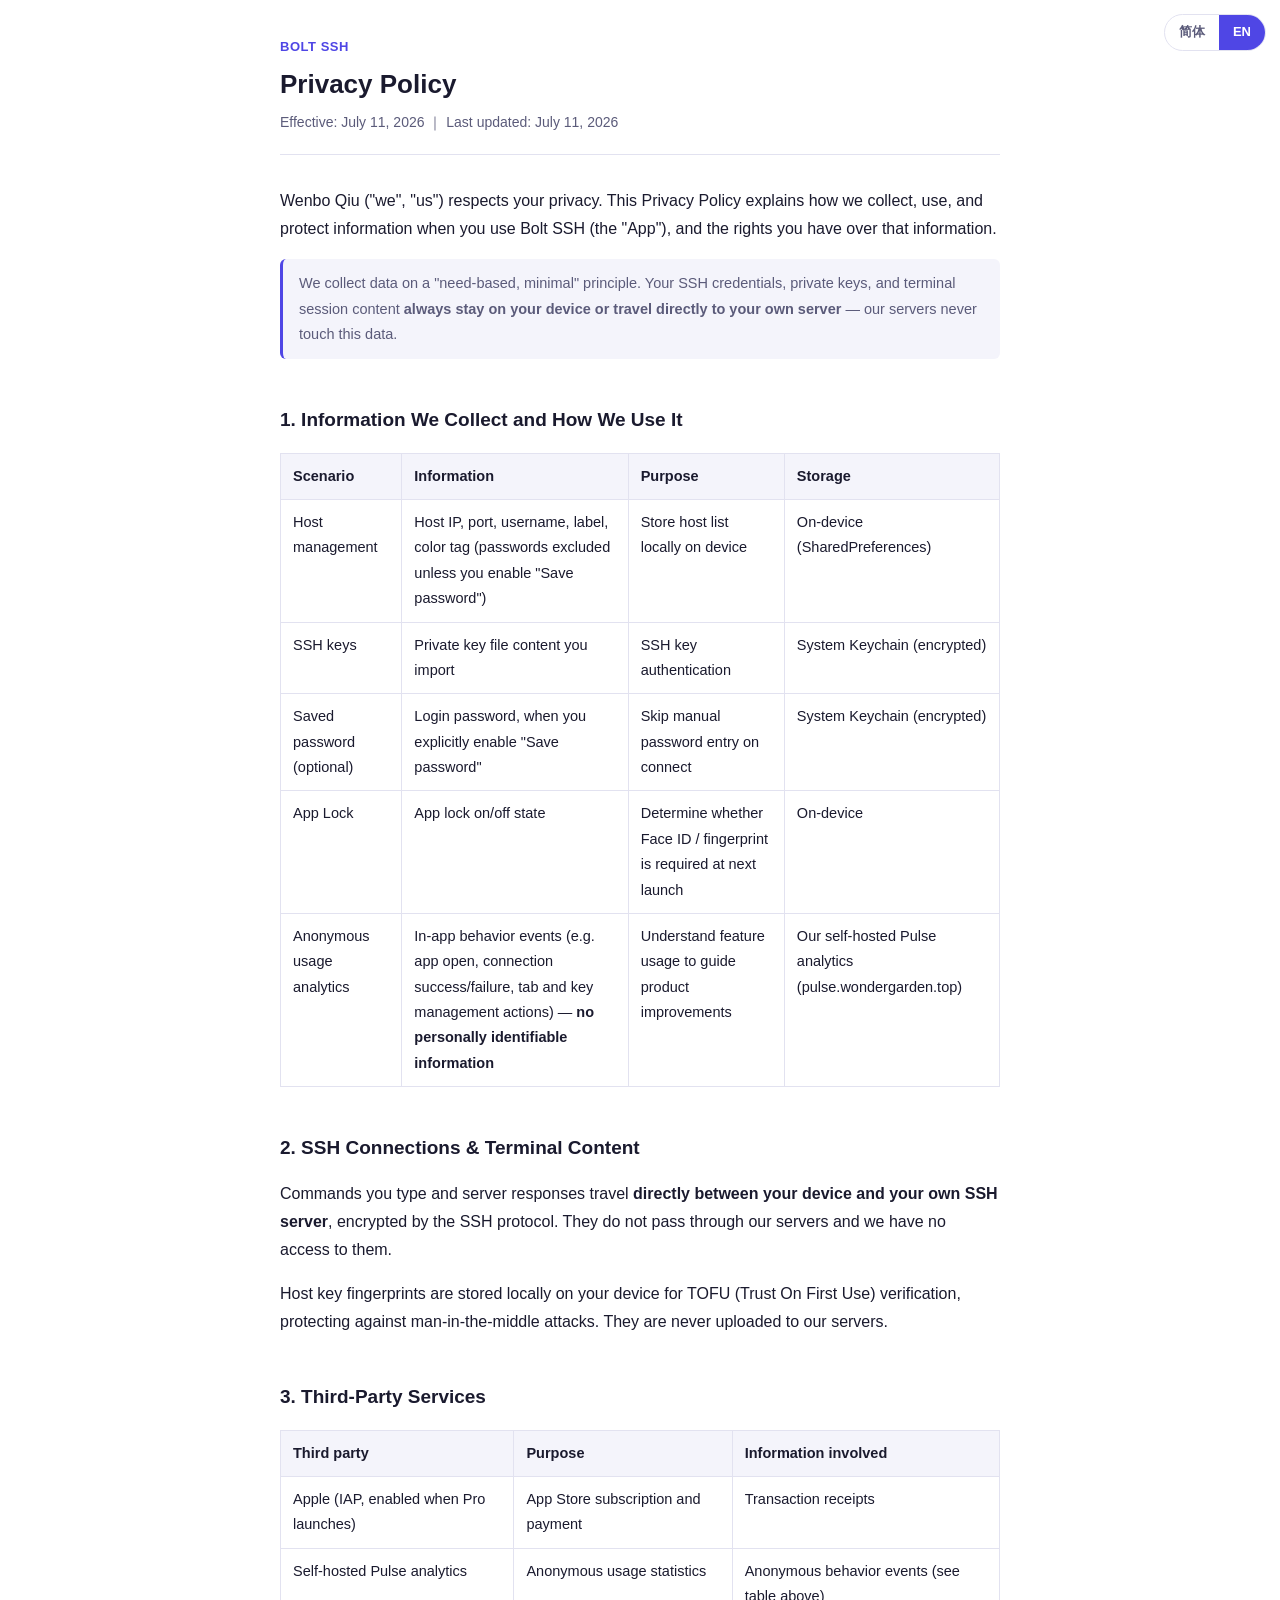
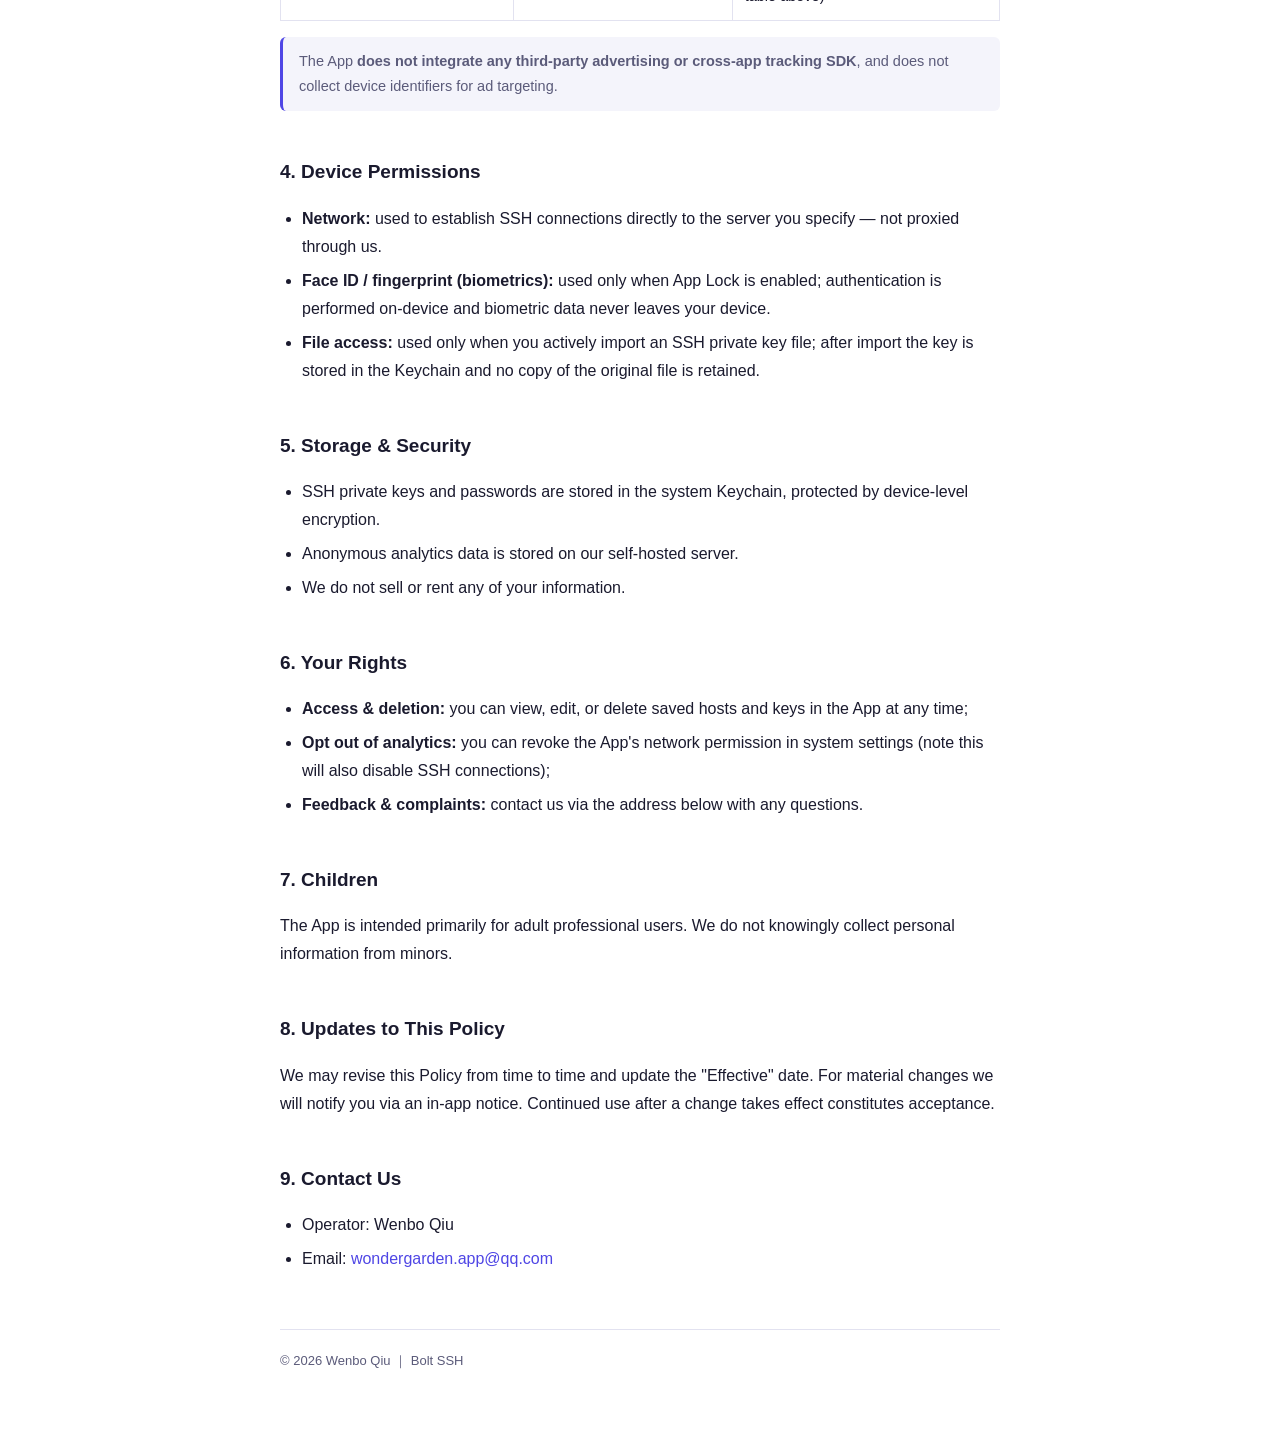
==== privacy.html @ 5052fced "feat: 新增隐私政策和服务条款页面（中文 / English） Co-Authored-By: Claude Sonnet 4.6 <noreply@anthropic.com>" ====
<!DOCTYPE html>
<html lang="zh-Hans">
<head>
  <meta charset="UTF-8" />
  <meta name="viewport" content="width=device-width, initial-scale=1.0" />
  <meta name="robots" content="index,follow" />
  <title>Bolt SSH — 隐私政策 / Privacy Policy</title>
  <link rel="stylesheet" href="shared/base.css" />
  <style>
    .lang-switch {
      position: fixed; top: 14px; right: 14px; z-index: 20;
      display: inline-flex; background: var(--bg); border: 1px solid var(--border);
      border-radius: 999px; overflow: hidden; font-size: 13px; font-weight: 600;
    }
    .lang-switch button { border: none; background: transparent; color: var(--fg-muted); padding: 6px 14px; cursor: pointer; font: inherit; }
    .lang-switch button.on { background: var(--accent); color: #fff; }
    .lang-hans, .lang-en { display: none; }
    body.l-hans .lang-hans { display: block; }
    body.l-en   .lang-en   { display: block; }
  </style>
</head>
<body class="l-hans">
  <div class="lang-switch">
    <button data-lang="hans" class="on">简体</button>
    <button data-lang="en">EN</button>
  </div>

  <!-- ───────── 简体中文 ───────── -->
  <div class="wrap lang-hans">
    <header class="doc-header">
      <span class="app">Bolt SSH</span>
      <h1>隐私政策</h1>
      <p class="meta">生效日期：2026 年 7 月 11 日 ｜ 最近更新：2026 年 7 月 11 日</p>
    </header>

    <p>
      Wenbo Qiu（以下简称"我们"）非常重视您的个人信息与隐私保护。本《隐私政策》旨在向您说明，当您使用 Bolt SSH（以下简称"本应用"）时，我们如何收集、使用与保护您的相关信息，以及您所享有的权利。
    </p>

    <div class="note">
      本应用以"按需授权、最小收集"为原则。您的 SSH 凭据、私钥及终端会话内容<strong>始终保留在您的设备上或直接传输至您自己的服务器</strong>，我们的服务器不会接触这些数据。
    </div>

    <h2>一、我们如何收集与使用您的信息</h2>
    <table>
      <thead>
        <tr><th>场景</th><th>收集的信息</th><th>用途</th><th>存储位置</th></tr>
      </thead>
      <tbody>
        <tr>
          <td>主机管理</td>
          <td>主机 IP、端口、用户名、标签名称、标记颜色（不含密码，除非您主动开启"保存密码"）</td>
          <td>在设备本地保存主机列表</td>
          <td>设备本地（SharedPreferences）</td>
        </tr>
        <tr>
          <td>SSH 密钥</td>
          <td>您导入的私钥文件内容</td>
          <td>用于 SSH 密钥认证</td>
          <td>设备系统 Keychain（加密存储）</td>
        </tr>
        <tr>
          <td>保存的密码（可选）</td>
          <td>您主动开启"保存密码"时的登录密码</td>
          <td>免去每次连接时手动输入</td>
          <td>设备系统 Keychain（加密存储）</td>
        </tr>
        <tr>
          <td>应用锁</td>
          <td>应用锁开关状态</td>
          <td>下次启动时决定是否需要 Face ID / 指纹验证</td>
          <td>设备本地</td>
        </tr>
        <tr>
          <td>匿名使用统计</td>
          <td>应用内行为事件（如：打开应用、连接尝试成功/失败、新建/关闭标签、导入/删除密钥等），<strong>不含任何可识别您身份的信息</strong></td>
          <td>了解功能使用情况，指导产品改进</td>
          <td>我们自托管的 Pulse 统计服务（pulse.wondergarden.top）</td>
        </tr>
      </tbody>
    </table>

    <h2>二、SSH 连接与终端内容</h2>
    <p>
      您在终端中输入的命令及服务器的响应内容<strong>直接在您的设备与您自己的 SSH 服务器之间传输</strong>，采用 SSH 协议加密，不经过我们的任何服务器，我们无法访问这些内容。
    </p>
    <p>主机密钥（Host Key）的哈希值存储在设备本地，用于连接时的 TOFU（首次信任）验证，防止中间人攻击，同样不上传至我们的服务器。</p>

    <h2>三、第三方服务</h2>
    <table>
      <thead><tr><th>第三方</th><th>用途</th><th>涉及的信息</th></tr></thead>
      <tbody>
        <tr><td>Apple（内购，上线 Pro 后启用）</td><td>App Store 订阅与支付</td><td>交易凭证</td></tr>
        <tr><td>自托管 Pulse 统计</td><td>匿名使用统计</td><td>匿名行为事件（见上表）</td></tr>
      </tbody>
    </table>
    <div class="note">
      本应用<strong>不接入任何第三方广告或跨应用追踪 SDK</strong>，亦不收集用于广告投放的设备标识符。
    </div>

    <h2>四、设备权限说明</h2>
    <ul>
      <li><strong>网络：</strong>用于建立 SSH 连接，直接连接您指定的服务器，不经过我们的代理。</li>
      <li><strong>Face ID / 指纹（生物识别）：</strong>仅在您开启应用锁时使用，认证在设备本地完成，生物特征数据不离开设备。</li>
      <li><strong>文件访问：</strong>仅在您主动导入 SSH 私钥文件时使用，读取后即存入 Keychain，不保留原始文件副本。</li>
    </ul>

    <h2>五、信息的存储与安全</h2>
    <ul>
      <li>SSH 私钥与密码存储于系统 Keychain，受设备级加密保护。</li>
      <li>匿名统计数据存储于我们自托管的服务器（中国境内）。</li>
      <li>我们不出售、不租用您的任何信息。</li>
    </ul>

    <h2>六、您的权利</h2>
    <ul>
      <li><strong>查看与删除：</strong>您可在应用内随时查看、编辑或删除已保存的主机和密钥；</li>
      <li><strong>关闭统计：</strong>如不希望发送匿名统计，可通过系统设置关闭应用的网络权限（注意这会同时影响 SSH 连接）；</li>
      <li><strong>投诉与反馈：</strong>如有疑问，可通过下方"联系我们"与我们联系。</li>
    </ul>

    <h2>七、未成年人保护</h2>
    <p>本应用主要面向成年专业用户。我们不会主动向未成年人收集个人信息。</p>

    <h2>八、政策更新</h2>
    <p>我们可能适时修订本政策并更新"生效日期"。对于重大变更，我们会通过应用内提示告知。继续使用即视为接受修订后的政策。</p>

    <h2>九、联系我们</h2>
    <ul>
      <li>运营方：Wenbo Qiu</li>
      <li>联系邮箱：<a href="mailto:wondergarden.app@qq.com">wondergarden.app@qq.com</a></li>
    </ul>

    <footer class="doc-footer">© 2026 Wenbo Qiu ｜ Bolt SSH</footer>
  </div>

  <!-- ───────── English ───────── -->
  <div class="wrap lang-en">
    <header class="doc-header">
      <span class="app">Bolt SSH</span>
      <h1>Privacy Policy</h1>
      <p class="meta">Effective: July 11, 2026 ｜ Last updated: July 11, 2026</p>
    </header>

    <p>
      Wenbo Qiu ("we", "us") respects your privacy. This Privacy Policy explains how we collect, use,
      and protect information when you use Bolt SSH (the "App"), and the rights you have over that information.
    </p>

    <div class="note">
      We collect data on a "need-based, minimal" principle. Your SSH credentials, private keys, and terminal
      session content <strong>always stay on your device or travel directly to your own server</strong> —
      our servers never touch this data.
    </div>

    <h2>1. Information We Collect and How We Use It</h2>
    <table>
      <thead>
        <tr><th>Scenario</th><th>Information</th><th>Purpose</th><th>Storage</th></tr>
      </thead>
      <tbody>
        <tr>
          <td>Host management</td>
          <td>Host IP, port, username, label, color tag (passwords excluded unless you enable "Save password")</td>
          <td>Store host list locally on device</td>
          <td>On-device (SharedPreferences)</td>
        </tr>
        <tr>
          <td>SSH keys</td>
          <td>Private key file content you import</td>
          <td>SSH key authentication</td>
          <td>System Keychain (encrypted)</td>
        </tr>
        <tr>
          <td>Saved password (optional)</td>
          <td>Login password, when you explicitly enable "Save password"</td>
          <td>Skip manual password entry on connect</td>
          <td>System Keychain (encrypted)</td>
        </tr>
        <tr>
          <td>App Lock</td>
          <td>App lock on/off state</td>
          <td>Determine whether Face ID / fingerprint is required at next launch</td>
          <td>On-device</td>
        </tr>
        <tr>
          <td>Anonymous usage analytics</td>
          <td>In-app behavior events (e.g. app open, connection success/failure, tab and key management actions) — <strong>no personally identifiable information</strong></td>
          <td>Understand feature usage to guide product improvements</td>
          <td>Our self-hosted Pulse analytics (pulse.wondergarden.top)</td>
        </tr>
      </tbody>
    </table>

    <h2>2. SSH Connections &amp; Terminal Content</h2>
    <p>
      Commands you type and server responses travel <strong>directly between your device and your own SSH server</strong>,
      encrypted by the SSH protocol. They do not pass through our servers and we have no access to them.
    </p>
    <p>
      Host key fingerprints are stored locally on your device for TOFU (Trust On First Use) verification,
      protecting against man-in-the-middle attacks. They are never uploaded to our servers.
    </p>

    <h2>3. Third-Party Services</h2>
    <table>
      <thead><tr><th>Third party</th><th>Purpose</th><th>Information involved</th></tr></thead>
      <tbody>
        <tr><td>Apple (IAP, enabled when Pro launches)</td><td>App Store subscription and payment</td><td>Transaction receipts</td></tr>
        <tr><td>Self-hosted Pulse analytics</td><td>Anonymous usage statistics</td><td>Anonymous behavior events (see table above)</td></tr>
      </tbody>
    </table>
    <div class="note">
      The App <strong>does not integrate any third-party advertising or cross-app tracking SDK</strong>,
      and does not collect device identifiers for ad targeting.
    </div>

    <h2>4. Device Permissions</h2>
    <ul>
      <li><strong>Network:</strong> used to establish SSH connections directly to the server you specify — not proxied through us.</li>
      <li><strong>Face ID / fingerprint (biometrics):</strong> used only when App Lock is enabled; authentication is performed on-device and biometric data never leaves your device.</li>
      <li><strong>File access:</strong> used only when you actively import an SSH private key file; after import the key is stored in the Keychain and no copy of the original file is retained.</li>
    </ul>

    <h2>5. Storage &amp; Security</h2>
    <ul>
      <li>SSH private keys and passwords are stored in the system Keychain, protected by device-level encryption.</li>
      <li>Anonymous analytics data is stored on our self-hosted server.</li>
      <li>We do not sell or rent any of your information.</li>
    </ul>

    <h2>6. Your Rights</h2>
    <ul>
      <li><strong>Access &amp; deletion:</strong> you can view, edit, or delete saved hosts and keys in the App at any time;</li>
      <li><strong>Opt out of analytics:</strong> you can revoke the App's network permission in system settings (note this will also disable SSH connections);</li>
      <li><strong>Feedback &amp; complaints:</strong> contact us via the address below with any questions.</li>
    </ul>

    <h2>7. Children</h2>
    <p>The App is intended primarily for adult professional users. We do not knowingly collect personal information from minors.</p>

    <h2>8. Updates to This Policy</h2>
    <p>We may revise this Policy from time to time and update the "Effective" date. For material changes we will notify you via an in-app notice. Continued use after a change takes effect constitutes acceptance.</p>

    <h2>9. Contact Us</h2>
    <ul>
      <li>Operator: Wenbo Qiu</li>
      <li>Email: <a href="mailto:wondergarden.app@qq.com">wondergarden.app@qq.com</a></li>
    </ul>

    <footer class="doc-footer">© 2026 Wenbo Qiu ｜ Bolt SSH</footer>
  </div>

  <script>
    const btns = [...document.querySelectorAll(".lang-switch button")];
    function setLang(lang) {
      document.body.className = "l-" + lang;
      document.documentElement.lang = lang === "en" ? "en" : "zh-Hans";
      btns.forEach(b => b.classList.toggle("on", b.dataset.lang === lang));
      window.scrollTo(0, 0);
    }
    btns.forEach(b => b.addEventListener("click", () => setLang(b.dataset.lang)));
    const nav = (navigator.language || "").toLowerCase();
    setLang(nav.startsWith("zh") ? "hans" : "en");
  </script>
</body>
</html>
---- shared/base.css ----
/* Bolt SSH 共享基础样式 */
:root {
  --fg: #1a1a2e;
  --fg-muted: #5b5b7a;
  --bg: #ffffff;
  --bg-soft: #f4f4fb;
  --accent: #4f46e5;
  --border: #e2e2f0;
  --max-width: 760px;
}

* { box-sizing: border-box; }

html { -webkit-text-size-adjust: 100%; }

body {
  margin: 0;
  color: var(--fg);
  background: var(--bg);
  font-family: -apple-system, BlinkMacSystemFont, "Segoe UI", "PingFang SC",
    "Hiragino Sans GB", "Microsoft YaHei", Roboto, Helvetica, Arial, sans-serif;
  font-size: 16px;
  line-height: 1.75;
  -webkit-font-smoothing: antialiased;
}

.wrap {
  max-width: var(--max-width);
  margin: 0 auto;
  padding: 32px 20px 80px;
}

header.doc-header {
  margin-bottom: 32px;
  padding-bottom: 20px;
  border-bottom: 1px solid var(--border);
}

header.doc-header .app {
  display: inline-block;
  font-size: 13px;
  font-weight: 600;
  letter-spacing: 0.04em;
  color: var(--accent);
  text-transform: uppercase;
  margin-bottom: 8px;
}

h1 { font-size: 26px; line-height: 1.35; margin: 0 0 8px; }
h2 {
  font-size: 19px;
  margin: 40px 0 12px;
  padding-top: 4px;
}
h3 { font-size: 16px; margin: 24px 0 8px; }

.meta { color: var(--fg-muted); font-size: 14px; margin: 4px 0 0; }

p, li { color: var(--fg); }
ul, ol { padding-left: 22px; }
li { margin: 6px 0; }

a { color: var(--accent); text-decoration: none; }
a:hover { text-decoration: underline; }

table {
  width: 100%;
  border-collapse: collapse;
  margin: 16px 0;
  font-size: 14.5px;
}
th, td {
  border: 1px solid var(--border);
  padding: 10px 12px;
  text-align: left;
  vertical-align: top;
}
th { background: var(--bg-soft); font-weight: 600; }

.note {
  background: var(--bg-soft);
  border-left: 3px solid var(--accent);
  padding: 12px 16px;
  border-radius: 6px;
  margin: 16px 0;
  font-size: 14.5px;
  color: var(--fg-muted);
}

footer.doc-footer {
  margin-top: 56px;
  padding-top: 20px;
  border-top: 1px solid var(--border);
  color: var(--fg-muted);
  font-size: 13px;
}

@media (prefers-color-scheme: dark) {
  :root {
    --fg: #e4e4f0;
    --fg-muted: #9898b8;
    --bg: #13131f;
    --bg-soft: #1e1e30;
    --border: #2e2e48;
  }
}
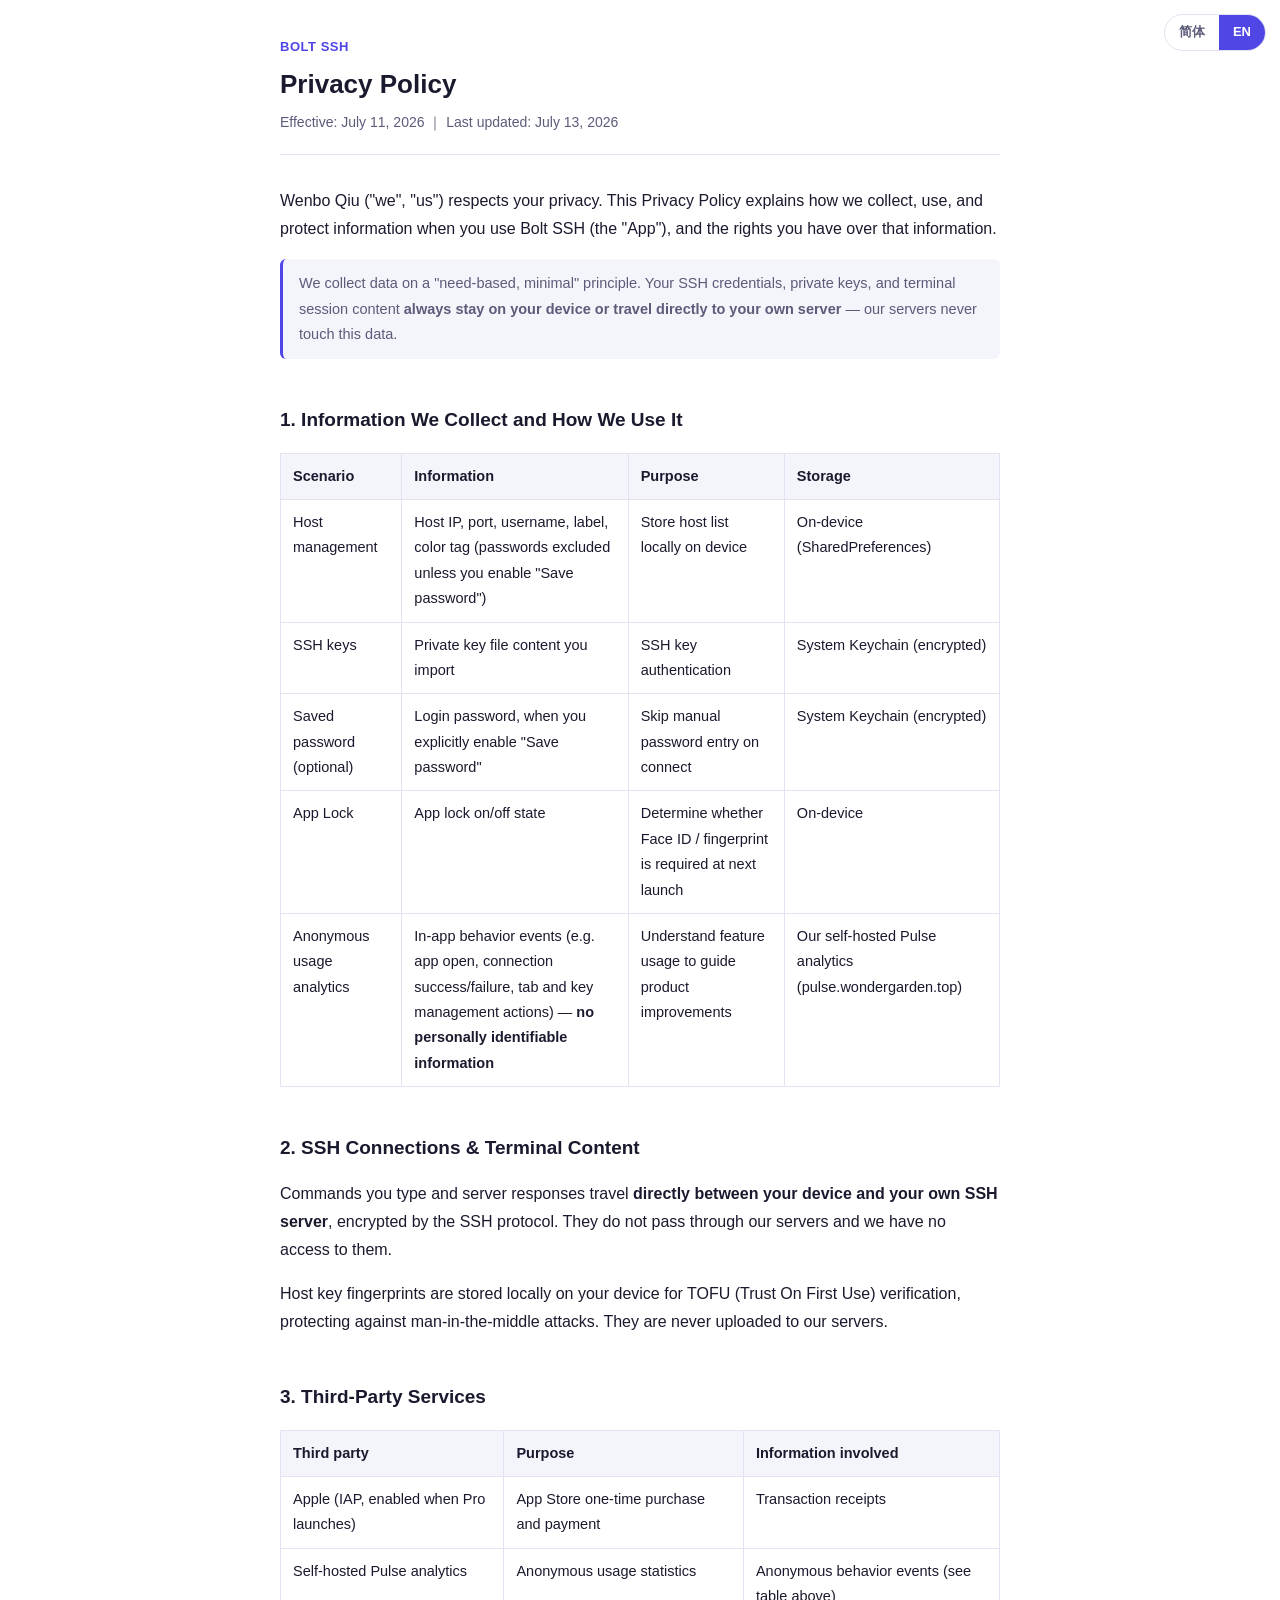
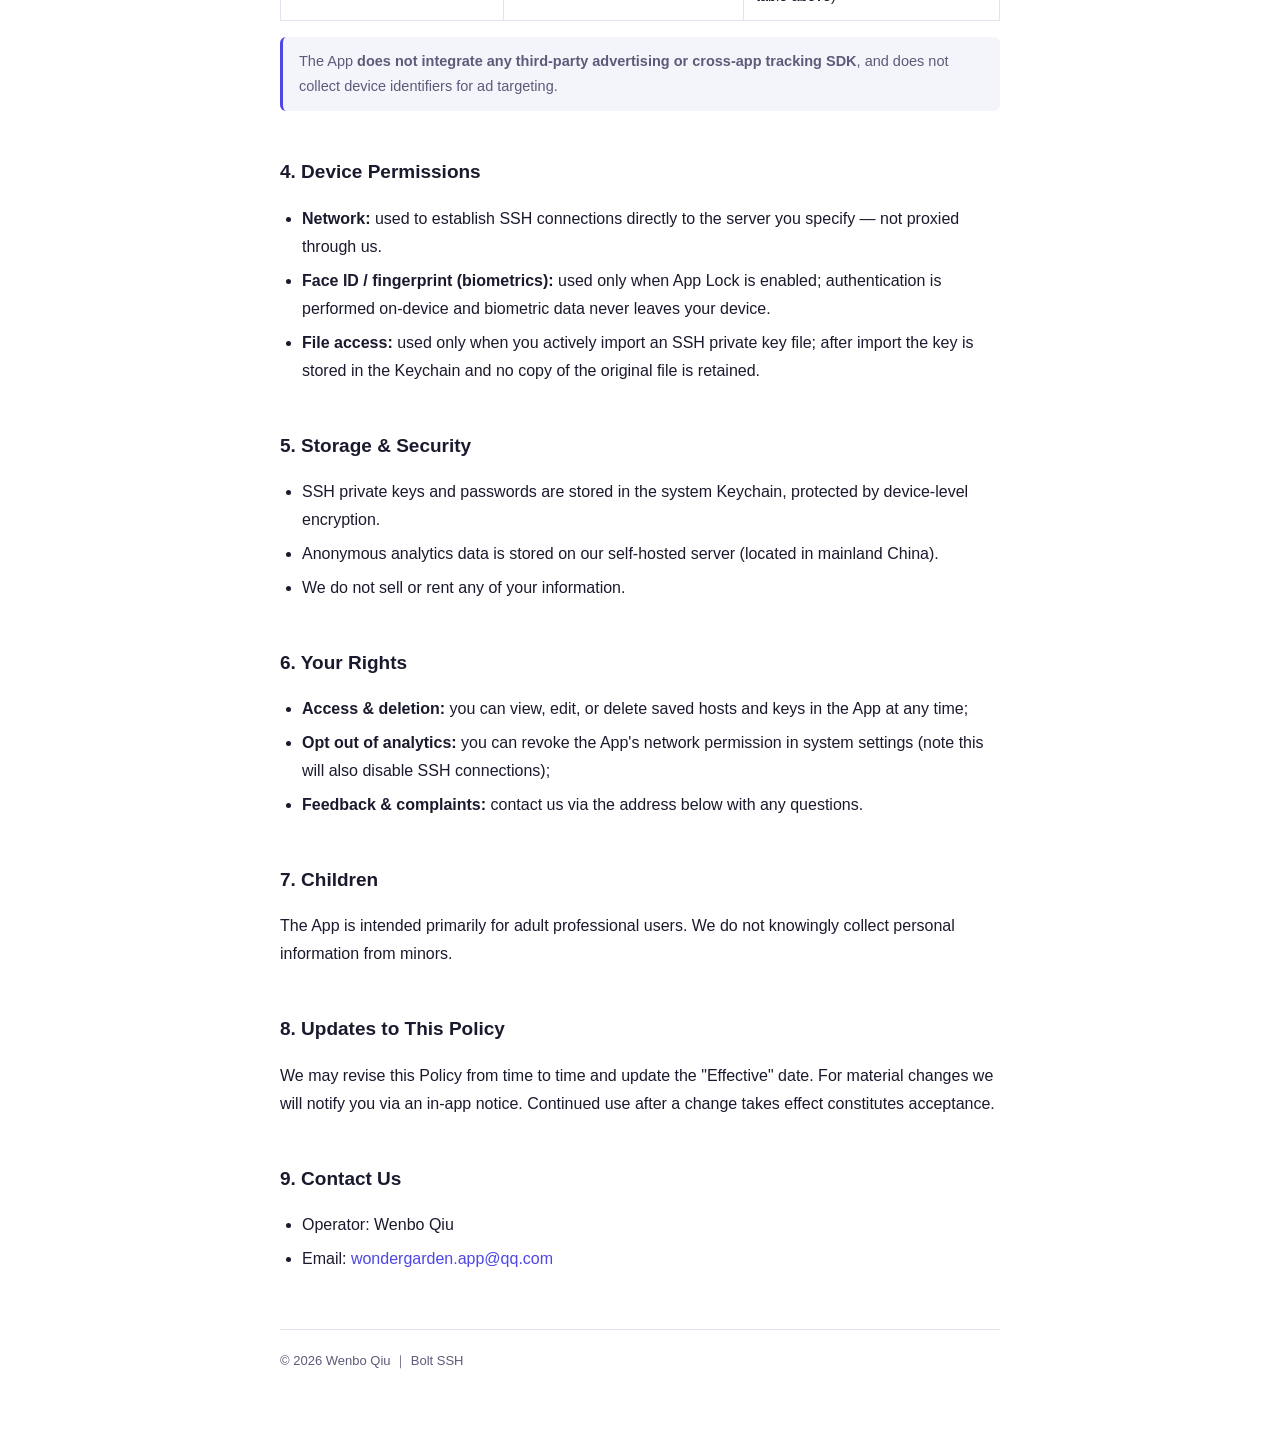
==== commit e51220d1: "docs: Pro 措辞由订阅改为一次性买断，对齐定价决策 terms §2、privacy 第三方表、FAQ 全部改为一次性购买（恢复购买而非取消订阅）； privacy 中英数据存放地对齐（补 m" ====
--- a/privacy.html
+++ b/privacy.html
@@ -30,7 +30,7 @@
     <header class="doc-header">
       <span class="app">Bolt SSH</span>
       <h1>隐私政策</h1>
-      <p class="meta">生效日期：2026 年 7 月 11 日 ｜ 最近更新：2026 年 7 月 11 日</p>
+      <p class="meta">生效日期：2026 年 7 月 11 日 ｜ 最近更新：2026 年 7 月 13 日</p>
     </header>
 
     <p>
@@ -90,7 +90,7 @@
     <table>
       <thead><tr><th>第三方</th><th>用途</th><th>涉及的信息</th></tr></thead>
       <tbody>
-        <tr><td>Apple（内购，上线 Pro 后启用）</td><td>App Store 订阅与支付</td><td>交易凭证</td></tr>
+        <tr><td>Apple（内购，上线 Pro 后启用）</td><td>App Store 一次性购买与支付</td><td>交易凭证</td></tr>
         <tr><td>自托管 Pulse 统计</td><td>匿名使用统计</td><td>匿名行为事件（见上表）</td></tr>
       </tbody>
     </table>
@@ -139,7 +139,7 @@
     <header class="doc-header">
       <span class="app">Bolt SSH</span>
       <h1>Privacy Policy</h1>
-      <p class="meta">Effective: July 11, 2026 ｜ Last updated: July 11, 2026</p>
+      <p class="meta">Effective: July 11, 2026 ｜ Last updated: July 13, 2026</p>
     </header>
 
     <p>
@@ -206,7 +206,7 @@
     <table>
       <thead><tr><th>Third party</th><th>Purpose</th><th>Information involved</th></tr></thead>
       <tbody>
-        <tr><td>Apple (IAP, enabled when Pro launches)</td><td>App Store subscription and payment</td><td>Transaction receipts</td></tr>
+        <tr><td>Apple (IAP, enabled when Pro launches)</td><td>App Store one-time purchase and payment</td><td>Transaction receipts</td></tr>
         <tr><td>Self-hosted Pulse analytics</td><td>Anonymous usage statistics</td><td>Anonymous behavior events (see table above)</td></tr>
       </tbody>
     </table>
@@ -225,7 +225,7 @@
     <h2>5. Storage &amp; Security</h2>
     <ul>
       <li>SSH private keys and passwords are stored in the system Keychain, protected by device-level encryption.</li>
-      <li>Anonymous analytics data is stored on our self-hosted server.</li>
+      <li>Anonymous analytics data is stored on our self-hosted server (located in mainland China).</li>
       <li>We do not sell or rent any of your information.</li>
     </ul>
 
